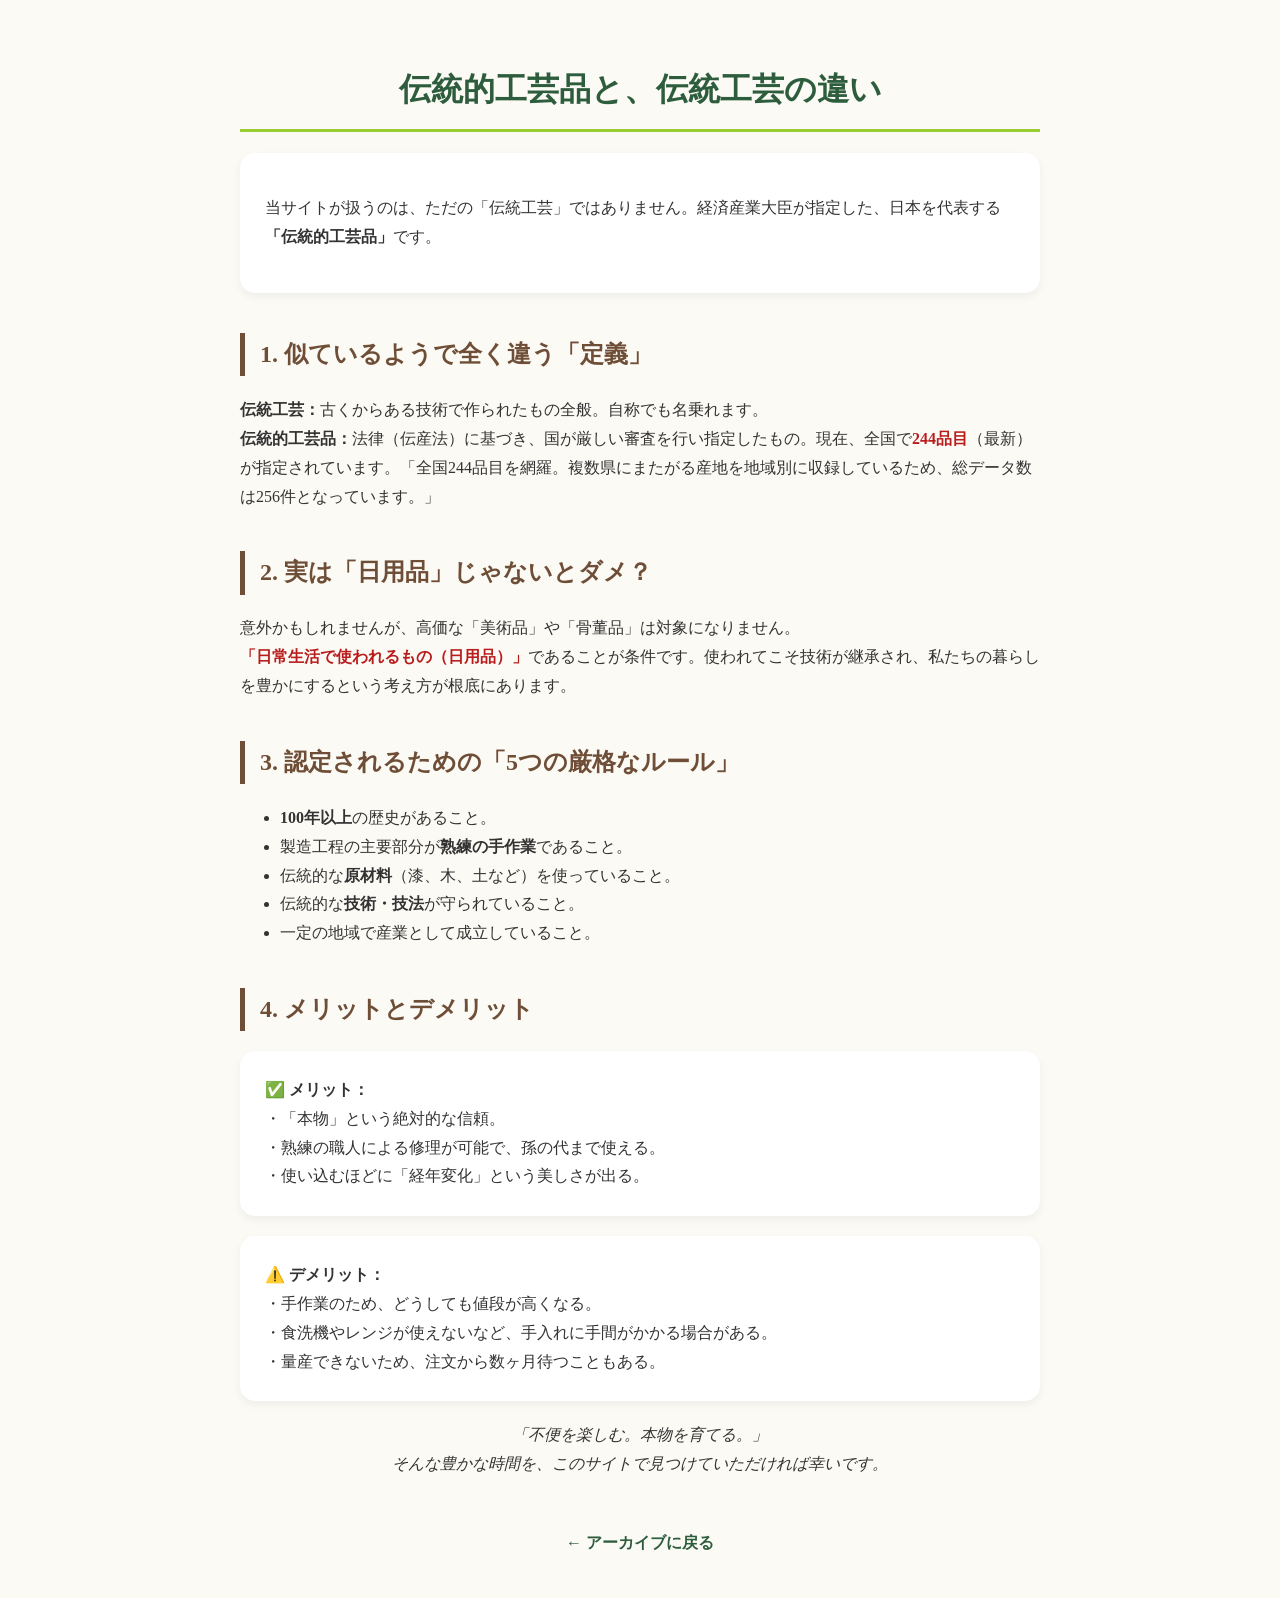
==== concept.html @ eed78df3 "Add files via upload" ====
<!DOCTYPE html>
<html lang="ja">
<head>
    <meta charset="UTF-8">
    <meta name="viewport" content="width=device-width, initial-scale=1.0">
    <title>伝統的工芸品とは？ - Cinq Étoile Craft</title>
    <style>
        body { font-family: "Hiragino Mincho ProN", serif; line-height: 1.8; color: #333; max-width: 800px; margin: 0 auto; padding: 40px 20px; background: #fcfaf5; }
        h1 { color: #2d5d3d; border-bottom: 3px solid #9acd32; padding-bottom: 10px; text-align: center; }
        h2 { color: #6f4e37; border-left: 5px solid #6f4e37; padding-left: 15px; margin-top: 40px; }
        .point-box { background: #fff; padding: 25px; border-radius: 15px; box-shadow: 0 4px 10px rgba(0,0,0,0.05); margin: 20px 0; }
        .important { color: #b91c1c; font-weight: bold; }
        .back-link { display: block; text-align: center; margin-top: 50px; color: #2d5d3d; font-weight: bold; text-decoration: none; }
    </style>
</head>
<body>
    <h1>伝統的工芸品と、伝統工芸の違い</h1>

    <div class="point-box">
        <p>当サイトが扱うのは、ただの「伝統工芸」ではありません。経済産業大臣が指定した、日本を代表する<b>「伝統的工芸品」</b>です。</p>
    </div>

    <h2>1. 似ているようで全く違う「定義」</h2>
<p>
    <b>伝統工芸：</b>古くからある技術で作られたもの全般。自称でも名乗れます。<br>
    <b>伝統的工芸品：</b>法律（伝産法）に基づき、国が厳しい審査を行い指定したもの。現在、全国で<span class="important">244品目</span>（最新）が指定されています。「全国244品目を網羅。複数県にまたがる産地を地域別に収録しているため、総データ数は256件となっています。」
</p>

    <h2>2. 実は「日用品」じゃないとダメ？</h2>
    <p>
        意外かもしれませんが、高価な「美術品」や「骨董品」は対象になりません。<br>
        <span class="important">「日常生活で使われるもの（日用品）」</span>であることが条件です。使われてこそ技術が継承され、私たちの暮らしを豊かにするという考え方が根底にあります。
    </p>

    <h2>3. 認定されるための「5つの厳格なルール」</h2>
    <ul>
        <li><b>100年以上</b>の歴史があること。</li>
        <li>製造工程の主要部分が<b>熟練の手作業</b>であること。</li>
        <li>伝統的な<b>原材料</b>（漆、木、土など）を使っていること。</li>
        <li>伝統的な<b>技術・技法</b>が守られていること。</li>
        <li>一定の地域で産業として成立していること。</li>
    </ul>

    <h2>4. メリットとデメリット</h2>
    <div class="point-box">
        <b>✅ メリット：</b><br>
        ・「本物」という絶対的な信頼。<br>
        ・熟練の職人による修理が可能で、孫の代まで使える。<br>
        ・使い込むほどに「経年変化」という美しさが出る。
    </div>
    <div class="point-box">
        <b>⚠️ デメリット：</b><br>
        ・手作業のため、どうしても値段が高くなる。<br>
        ・食洗機やレンジが使えないなど、手入れに手間がかかる場合がある。<br>
        ・量産できないため、注文から数ヶ月待つこともある。
    </div>

    <p style="text-align: center; font-style: italic;">
        「不便を楽しむ。本物を育てる。」<br>そんな豊かな時間を、このサイトで見つけていただければ幸いです。
    </p>

    <a href="index.html" class="back-link">← アーカイブに戻る</a>
</body>
</html>
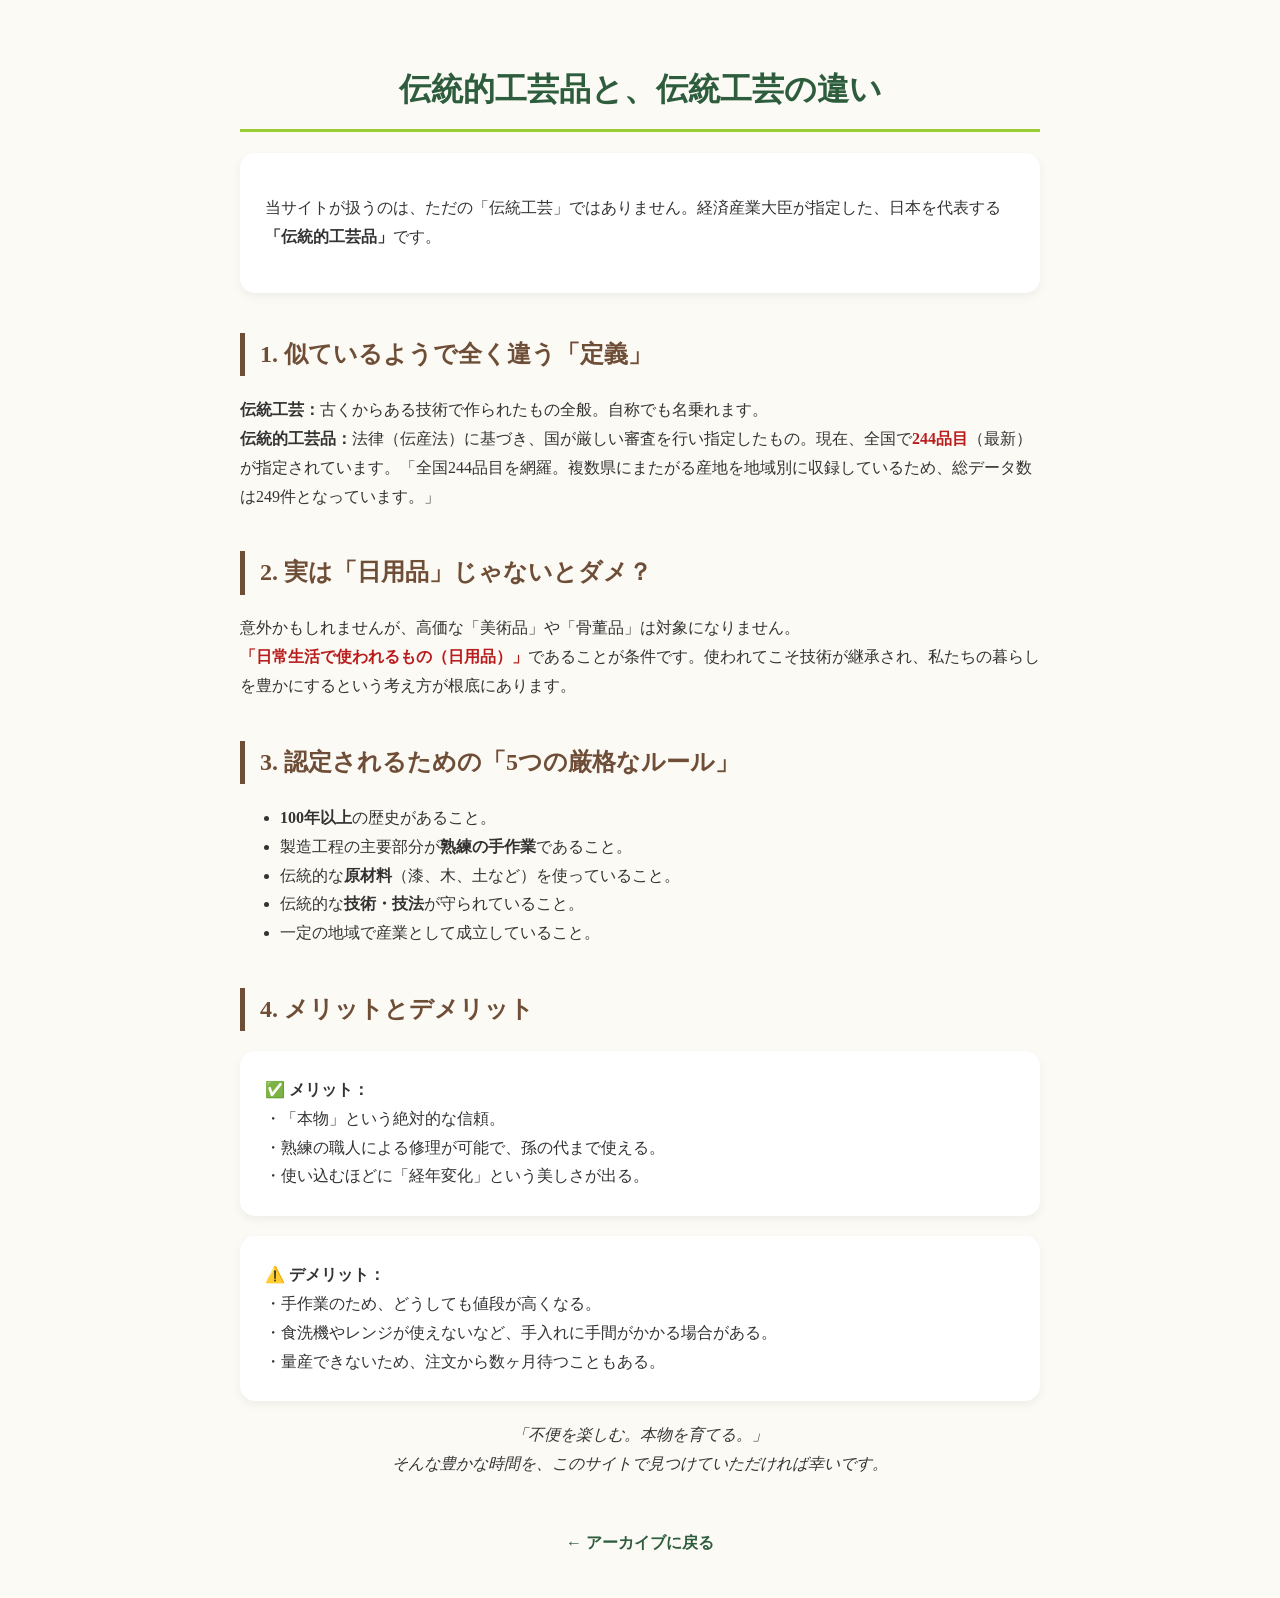
==== commit cd61bb51: "Update concept.html" ====
--- a/concept.html
+++ b/concept.html
@@ -23,7 +23,7 @@
     <h2>1. 似ているようで全く違う「定義」</h2>
 <p>
     <b>伝統工芸：</b>古くからある技術で作られたもの全般。自称でも名乗れます。<br>
-    <b>伝統的工芸品：</b>法律（伝産法）に基づき、国が厳しい審査を行い指定したもの。現在、全国で<span class="important">244品目</span>（最新）が指定されています。「全国244品目を網羅。複数県にまたがる産地を地域別に収録しているため、総データ数は256件となっています。」
+    <b>伝統的工芸品：</b>法律（伝産法）に基づき、国が厳しい審査を行い指定したもの。現在、全国で<span class="important">244品目</span>（最新）が指定されています。「全国244品目を網羅。複数県にまたがる産地を地域別に収録しているため、総データ数は249件となっています。」
 </p>
 
     <h2>2. 実は「日用品」じゃないとダメ？</h2>
@@ -61,4 +61,5 @@
 
     <a href="index.html" class="back-link">← アーカイブに戻る</a>
 </body>
-</html>+
+</html>
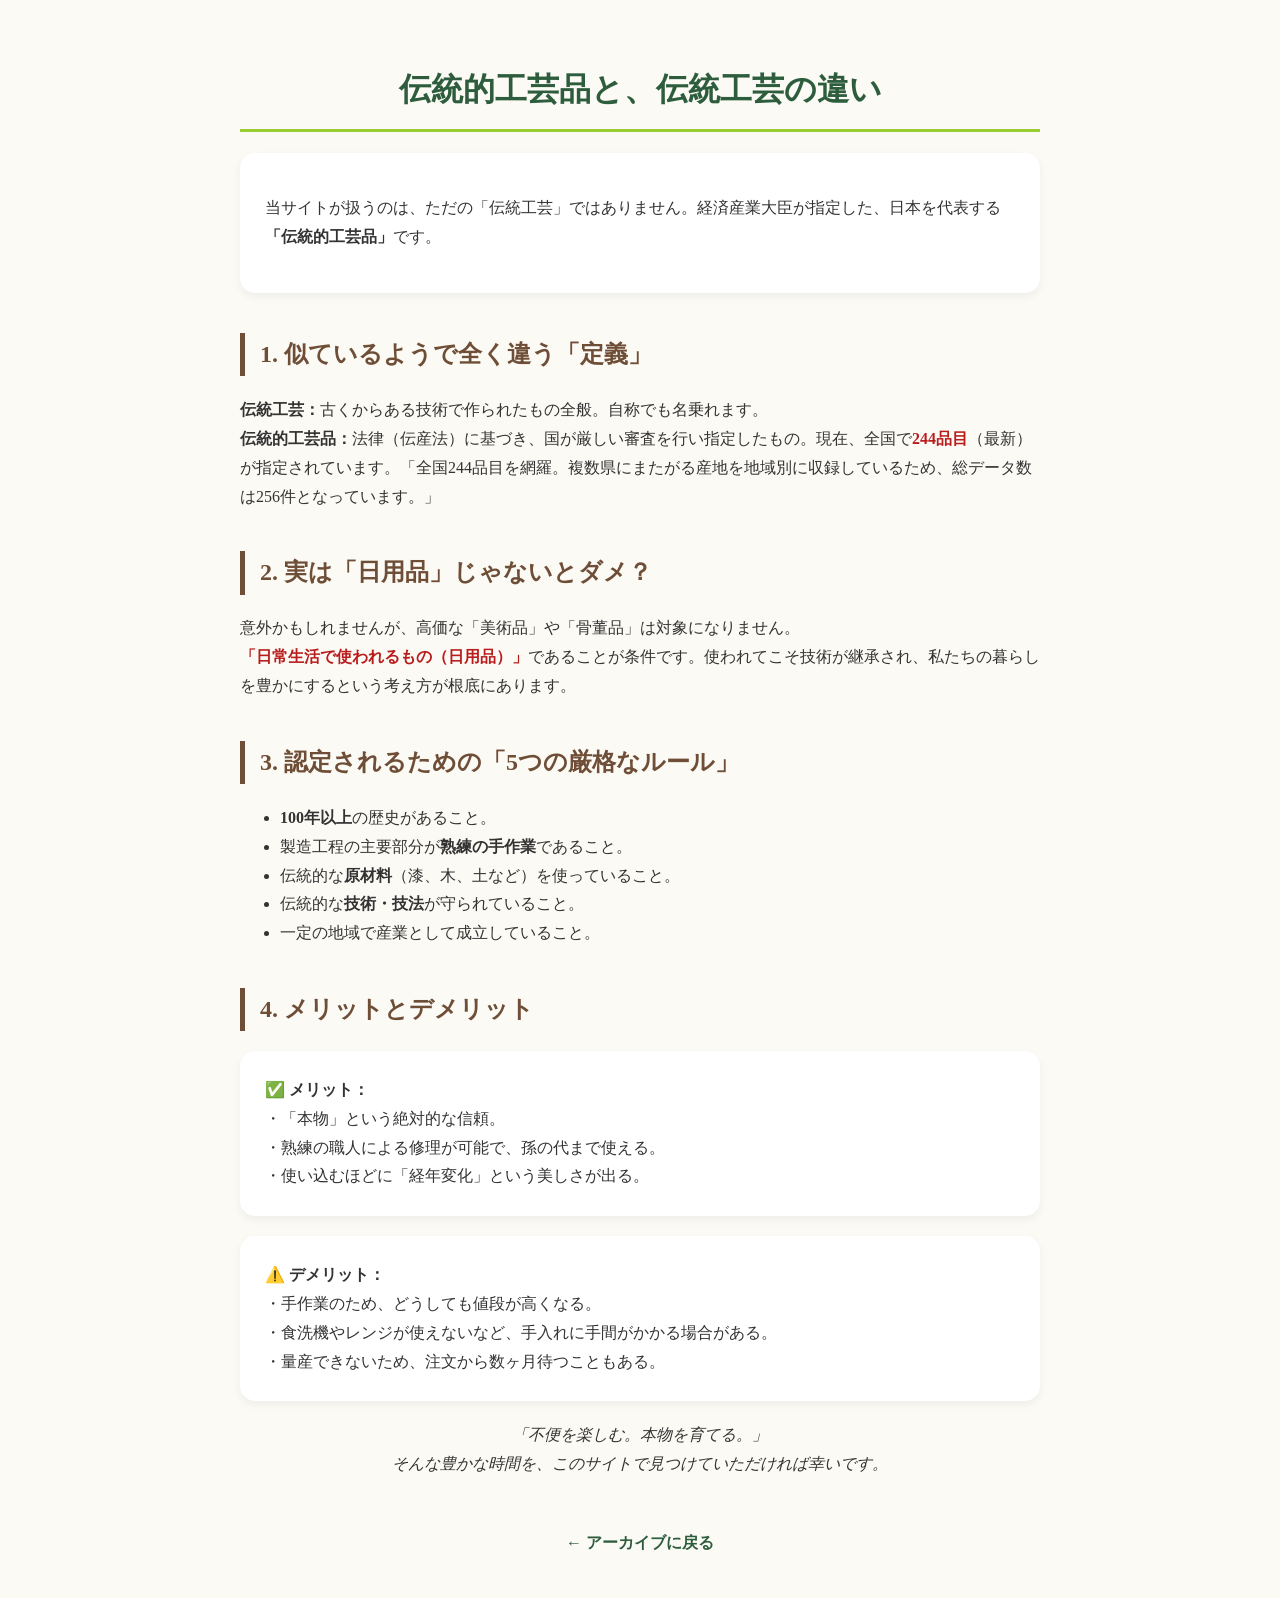
==== commit ae86d1f4: "Add files via upload" ====
--- a/concept.html
+++ b/concept.html
@@ -23,7 +23,7 @@
     <h2>1. 似ているようで全く違う「定義」</h2>
 <p>
     <b>伝統工芸：</b>古くからある技術で作られたもの全般。自称でも名乗れます。<br>
-    <b>伝統的工芸品：</b>法律（伝産法）に基づき、国が厳しい審査を行い指定したもの。現在、全国で<span class="important">244品目</span>（最新）が指定されています。「全国244品目を網羅。複数県にまたがる産地を地域別に収録しているため、総データ数は249件となっています。」
+    <b>伝統的工芸品：</b>法律（伝産法）に基づき、国が厳しい審査を行い指定したもの。現在、全国で<span class="important">244品目</span>（最新）が指定されています。「全国244品目を網羅。複数県にまたがる産地を地域別に収録しているため、総データ数は256件となっています。」
 </p>
 
     <h2>2. 実は「日用品」じゃないとダメ？</h2>
@@ -61,5 +61,4 @@
 
     <a href="index.html" class="back-link">← アーカイブに戻る</a>
 </body>
-
-</html>
+</html>
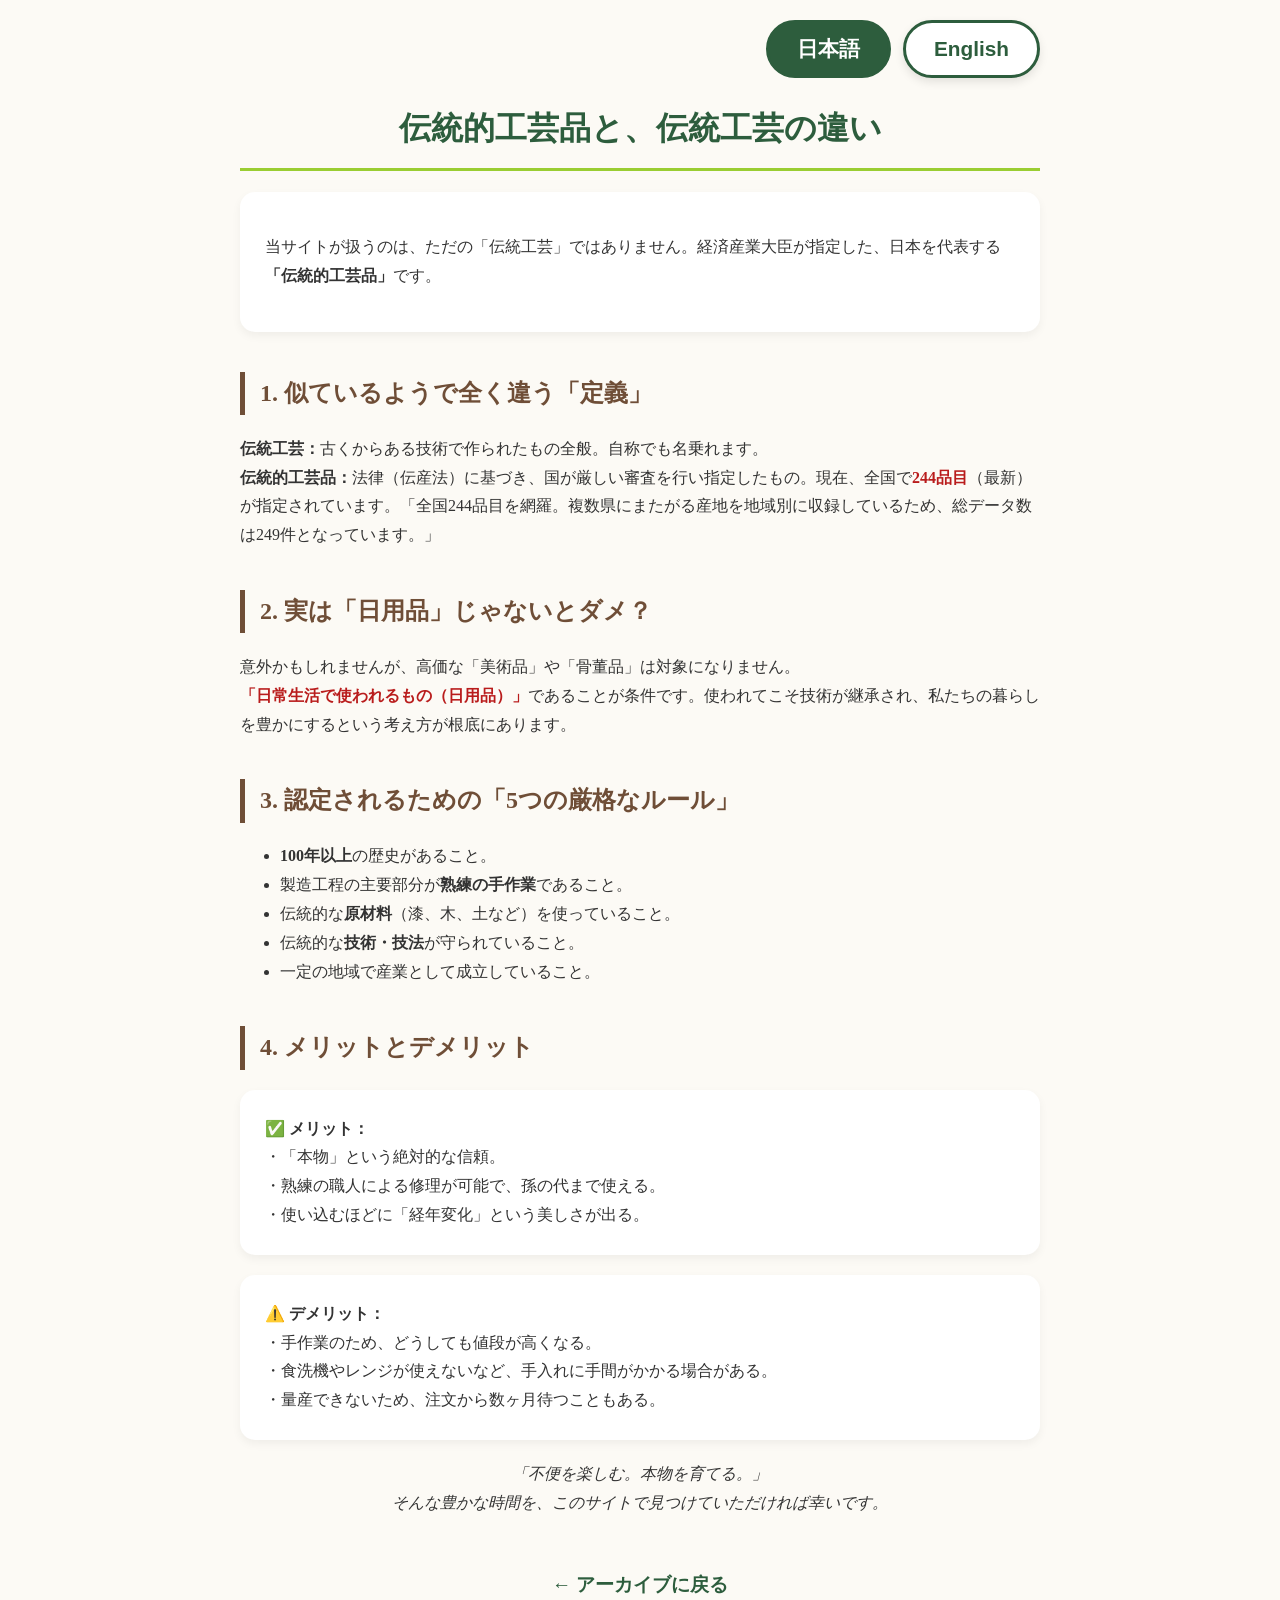
==== commit 9c739b9e: "Add files via upload" ====
--- a/concept.html
+++ b/concept.html
@@ -5,60 +5,128 @@
     <meta name="viewport" content="width=device-width, initial-scale=1.0">
     <title>伝統的工芸品とは？ - Cinq Étoile Craft</title>
     <style>
-        body { font-family: "Hiragino Mincho ProN", serif; line-height: 1.8; color: #333; max-width: 800px; margin: 0 auto; padding: 40px 20px; background: #fcfaf5; }
-        h1 { color: #2d5d3d; border-bottom: 3px solid #9acd32; padding-bottom: 10px; text-align: center; }
+        body { font-family: "Hiragino Mincho ProN", serif; line-height: 1.8; color: #333; max-width: 800px; margin: 0 auto; padding: 40px 20px; background: #fcfaf5; position: relative; }
+        
+        /* 💡 言語切替ボタン（1.5倍サイズ） */
+        .lang-switch {
+            position: absolute;
+            top: 20px;
+            right: 20px;
+            display: flex;
+            gap: 12px;
+        }
+        .btn-lang {
+            padding: 12px 28px;
+            font-size: 1.3rem;
+            border: 3px solid #2d5d3d;
+            background: #fff;
+            color: #2d5d3d;
+            cursor: pointer;
+            border-radius: 35px;
+            font-weight: bold;
+            transition: 0.2s;
+            min-width: 90px;
+            box-shadow: 0 4px 10px rgba(0,0,0,0.1);
+        }
+        .btn-lang.active {
+            background: #2d5d3d;
+            color: #fff;
+            box-shadow: none;
+        }
+
+        h1 { color: #2d5d3d; border-bottom: 3px solid #9acd32; padding-bottom: 10px; text-align: center; margin-top: 60px; }
         h2 { color: #6f4e37; border-left: 5px solid #6f4e37; padding-left: 15px; margin-top: 40px; }
         .point-box { background: #fff; padding: 25px; border-radius: 15px; box-shadow: 0 4px 10px rgba(0,0,0,0.05); margin: 20px 0; }
         .important { color: #b91c1c; font-weight: bold; }
-        .back-link { display: block; text-align: center; margin-top: 50px; color: #2d5d3d; font-weight: bold; text-decoration: none; }
+        .back-link { display: block; text-align: center; margin-top: 50px; color: #2d5d3d; font-weight: bold; text-decoration: none; font-size: 1.2rem; }
+
+        @media (max-width: 600px) {
+            .lang-switch { top: 10px; right: 10px; }
+            .btn-lang { padding: 10px 22px; font-size: 1.1rem; min-width: 70px; }
+            h1 { font-size: 1.5rem; margin-top: 80px; }
+        }
     </style>
 </head>
 <body>
-    <h1>伝統的工芸品と、伝統工芸の違い</h1>
+    <div class="lang-switch">
+        <button class="btn-lang active" onclick="switchLang('ja')">日本語</button>
+        <button class="btn-lang" onclick="switchLang('en')">English</button>
+    </div>
+
+    <h1 data-ja="伝統的工芸品と、伝統工芸の違い" data-en="Difference between 'Traditional Crafts' and 'Designated Traditional Crafts'">
+        伝統的工芸品と、伝統工芸の違い
+    </h1>
 
     <div class="point-box">
-        <p>当サイトが扱うのは、ただの「伝統工芸」ではありません。経済産業大臣が指定した、日本を代表する<b>「伝統的工芸品」</b>です。</p>
+        <p data-ja="当サイトが扱うのは、ただの「伝統工芸」ではありません。経済産業大臣が指定した、日本を代表する<b>「伝統的工芸品」</b>です。" 
+           data-en="This site doesn't just feature general 'Traditional Crafts.' We focus on <b>'Designated Traditional Crafts'</b> (Densanteki-Kogeihin), officially recognized by the Japanese Minister of METI.">
+            当サイトが扱うのは、ただの「伝統工芸」ではありません。経済産業大臣が指定した、日本を代表する<b>「伝統的工芸品」</b>です。
+        </p>
     </div>
 
-    <h2>1. 似ているようで全く違う「定義」</h2>
-<p>
-    <b>伝統工芸：</b>古くからある技術で作られたもの全般。自称でも名乗れます。<br>
-    <b>伝統的工芸品：</b>法律（伝産法）に基づき、国が厳しい審査を行い指定したもの。現在、全国で<span class="important">244品目</span>（最新）が指定されています。「全国244品目を網羅。複数県にまたがる産地を地域別に収録しているため、総データ数は256件となっています。」
-</p>
+    <h2 data-ja="1. 似ているようで全く違う「定義」" data-en="1. Definitions: Similar but Distinct">1. 似ているようで全く違う「定義」</h2>
+    <p>
+        <b data-ja="伝統工芸：" data-en="General Traditional Crafts:">伝統工芸：</b><span data-ja="古くからある技術で作られたもの全般。自称でも名乗れます。" data-en="Anything made with old techniques. It's a broad term with no legal restrictions.">古くからある技術で作られたもの全般。自称でも名乗れます。</span><br>
+        <b data-ja="伝統的工芸品：" data-en="Designated Traditional Crafts:">伝統的工芸品：</b><span data-ja="法律（伝産法）に基づき、国が厳しい審査を行い指定したもの。現在、全国で<span class='important'>244品目</span>（最新）が指定されています。「全国244品目を網羅。複数県にまたがる産地を地域別に収録しているため、総データ数は249件となっています。」" 
+              data-en="Items strictly screened and designated by the government under the 'Densan Law.' Currently, <span class='important'>244 items</span> (latest) are designated nationwide. Covering all 244 items with 249 total data points.">法律（伝産法）に基づき、国が厳しい審査を行い指定したもの。現在、全国で<span class="important">244品目</span>（最新）が指定されています。「全国244品目を網羅。複数県にまたがる産地を地域別に収録しているため、総データ数は249件となっています。」</span>
+    </p>
 
-    <h2>2. 実は「日用品」じゃないとダメ？</h2>
-    <p>
+    <h2 data-ja="2. 実は「日用品」じゃないとダメ？" data-en="2. Must be an 'Everyday Object'">2. 実は「日用品」じゃないとダメ？</h2>
+    <p data-ja="意外かもしれませんが、高価な「美術品」や「骨董品」は対象になりません。<br><span class='important'>「日常生活で使われるもの（日用品）」</span>であることが条件です。使われてこそ技術が継承され、私たちの暮らしを豊かにするという考え方が根底にあります。"
+       data-en="Surprisingly, expensive 'art pieces' or 'antiques' are not the focus. The condition is that they must be <span class='important'>'items used in daily life.'</span> The philosophy is that techniques are truly preserved and our lives enriched only when these items are actually used.">
         意外かもしれませんが、高価な「美術品」や「骨董品」は対象になりません。<br>
         <span class="important">「日常生活で使われるもの（日用品）」</span>であることが条件です。使われてこそ技術が継承され、私たちの暮らしを豊かにするという考え方が根底にあります。
     </p>
 
-    <h2>3. 認定されるための「5つの厳格なルール」</h2>
+    <h2 data-ja="3. 認定されるための「5つの厳格なルール」" data-en="3. The Five Strict Rules for Designation">3. 認定されるための「5つの厳格なルール」</h2>
     <ul>
-        <li><b>100年以上</b>の歴史があること。</li>
-        <li>製造工程の主要部分が<b>熟練の手作業</b>であること。</li>
-        <li>伝統的な<b>原材料</b>（漆、木、土など）を使っていること。</li>
-        <li>伝統的な<b>技術・技法</b>が守られていること。</li>
-        <li>一定の地域で産業として成立していること。</li>
+        <li data-ja="<b>100年以上</b>の歴史があること。" data-en="Must have a history of <b>over 100 years</b>."><b>100年以上</b>の歴史があること。</li>
+        <li data-ja="製造工程の主要部分が<b>熟練の手作業</b>であること。" data-en="The main parts of the process must be <b>skilled handwork</b>.">製造工程の主要部分が<b>熟練の手作業</b>であること。</li>
+        <li data-ja="伝統的な<b>原材料</b>（漆、木、土など）を使っていること。" data-en="Made with traditional <b>raw materials</b> (lacquer, wood, clay, etc.).">伝統的な<b>原材料</b>（漆、木、土など）を使っていること。</li>
+        <li data-ja="伝統的な<b>技術・技法</b>が守られていること。" data-en="Traditional <b>skills and techniques</b> must be preserved.">伝統的な<b>技術・技法</b>が守られていること。</li>
+        <li data-ja="一定の地域で産業として成立していること。" data-en="Must be established as an industry in a specific region.">一定の地域で産業として成立していること。</li>
     </ul>
 
-    <h2>4. メリットとデメリット</h2>
+    <h2 data-ja="4. メリットとデメリット" data-en="4. Pros and Cons">4. メリットとデメリット</h2>
     <div class="point-box">
-        <b>✅ メリット：</b><br>
-        ・「本物」という絶対的な信頼。<br>
-        ・熟練の職人による修理が可能で、孫の代まで使える。<br>
-        ・使い込むほどに「経年変化」という美しさが出る。
+        <b data-ja="✅ メリット：" data-en="✅ Pros:">✅ メリット：</b><br>
+        <span data-ja="・「本物」という絶対的な信頼。<br>・熟練の職人による修理が可能で、孫の代まで使える。<br>・使い込むほどに「経年変化」という美しさが出る。" 
+              data-en="- Absolute trust as an 'authentic' product.<br>- Repairable by skilled craftsmen, lasting for generations.<br>- Develops a beautiful 'aged patina' the more you use it.">
+            ・「本物」という絶対的な信頼。<br>
+            ・熟練の職人による修理が可能で、孫の代まで使える。<br>
+            ・使い込むほどに「経年変化」という美しさが出る。
+        </span>
     </div>
     <div class="point-box">
-        <b>⚠️ デメリット：</b><br>
-        ・手作業のため、どうしても値段が高くなる。<br>
-        ・食洗機やレンジが使えないなど、手入れに手間がかかる場合がある。<br>
-        ・量産できないため、注文から数ヶ月待つこともある。
+        <b data-ja="⚠️ デメリット：" data-en="⚠️ Cons:">⚠️ デメリット：</b><br>
+        <span data-ja="・手作業のため、どうしても値段が高くなる。<br>・食洗機やレンジが使えないなど、手入れに手間がかかる場合がある。<br>・量産できないため、注文から数ヶ月待つこともある。"
+              data-en="- Higher prices due to manual labor.<br>- May require care (e.g., no dishwashers or microwaves).<br>- Limited production may lead to several months of waiting.">
+            ・手作業のため、どうしても値段が高くなる。<br>
+            ・食洗機やレンジが使えないなど、手入れに手間がかかる場合がある。<br>
+            ・量産できないため、注文から数ヶ月待つこともある。
+        </span>
     </div>
 
-    <p style="text-align: center; font-style: italic;">
+    <p style="text-align: center; font-style: italic;" 
+       data-ja="「不便を楽しむ。本物を育てる。」<br>そんな豊かな時間を、このサイトで見つけていただければ幸いです。" 
+       data-en="'Enjoying inconvenience. Cultivating authenticity.'<br>We hope you find such enriching moments through this site.">
         「不便を楽しむ。本物を育てる。」<br>そんな豊かな時間を、このサイトで見つけていただければ幸いです。
     </p>
 
-    <a href="index.html" class="back-link">← アーカイブに戻る</a>
+    <a href="index.html" class="back-link" data-ja="← アーカイブに戻る" data-en="← Back to Archive">← アーカイブに戻る</a>
+
+    <script>
+        function switchLang(lang) {
+            // ボタンの見た目更新
+            document.querySelectorAll('.btn-lang').forEach(btn => btn.classList.remove('active'));
+            event.target.classList.add('active');
+
+            // テキストの切り替え
+            document.querySelectorAll('[data-ja]').forEach(el => {
+                const text = el.getAttribute('data-' + lang);
+                el.innerHTML = text;
+            });
+        }
+    </script>
 </body>
 </html>
